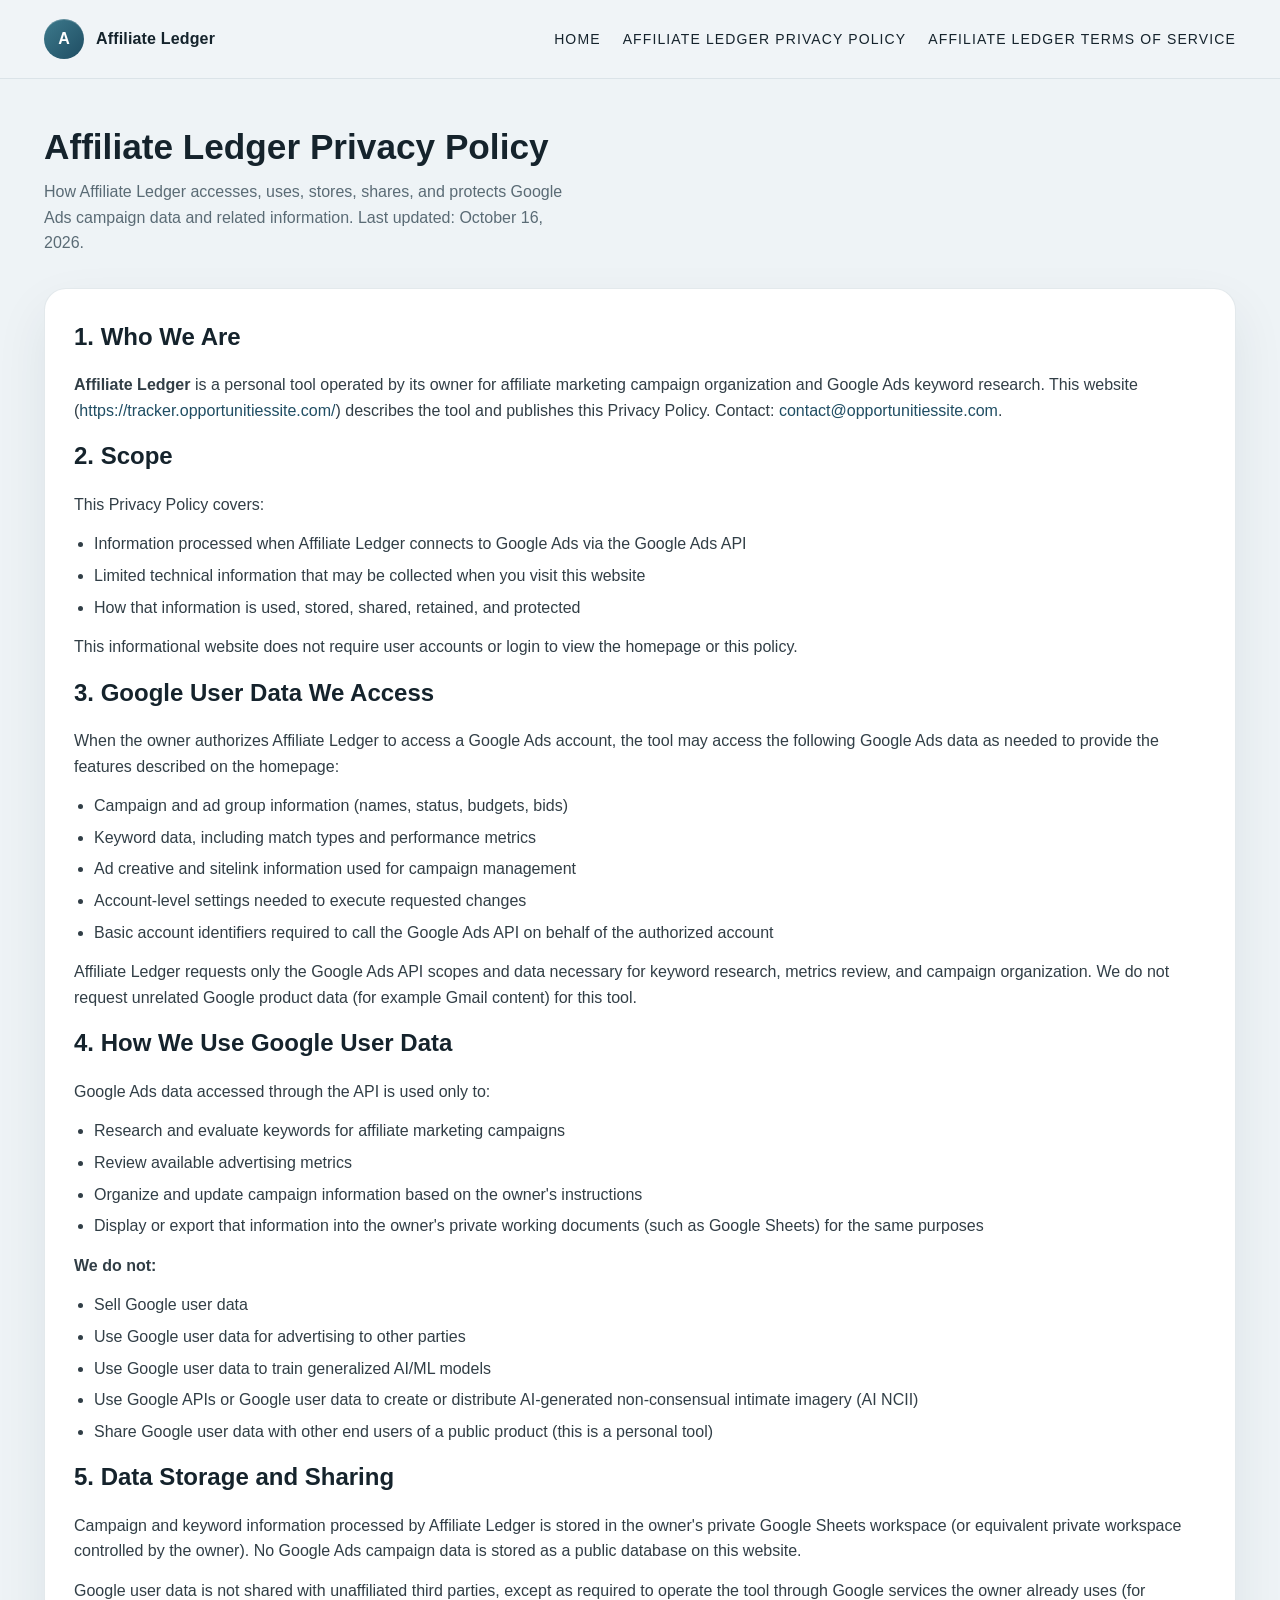
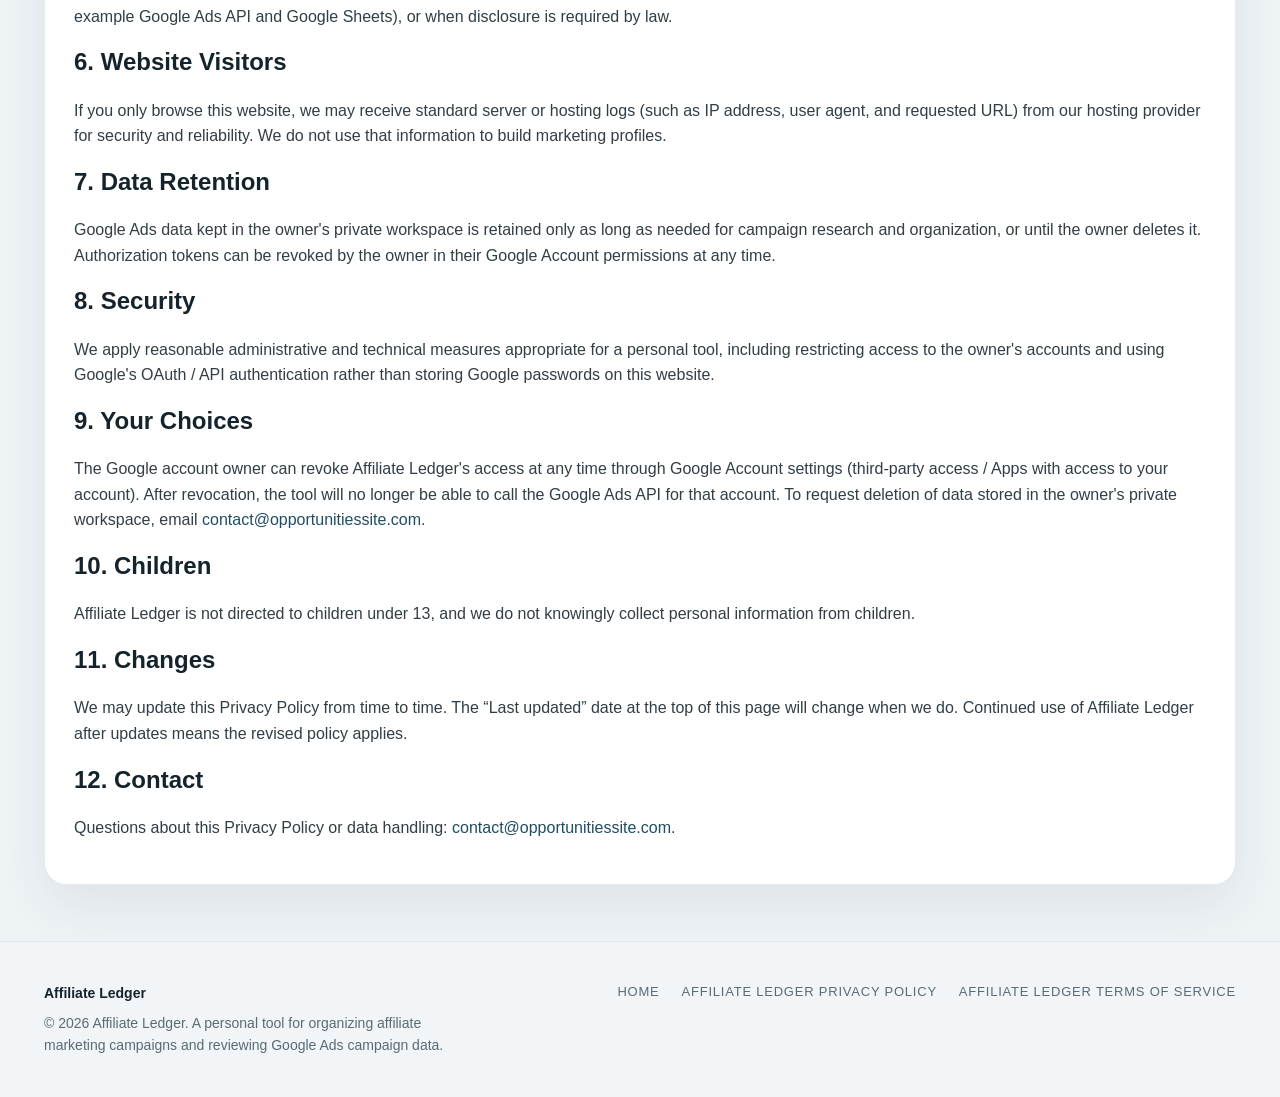
==== privacy/index.html @ 9f1bf5ba "Make homepage verification signals more explicit for Google crawlers." ====
<!DOCTYPE html>
<html lang="en">
  <head>
    <meta charset="utf-8" />
    <meta name="viewport" content="width=device-width, initial-scale=1" />
    <title>Affiliate Ledger Privacy Policy</title>
    <meta http-equiv="refresh" content="0; url=/guide/privacy-policy/" />
    <link rel="canonical" href="https://tracker.opportunitiessite.com/guide/privacy-policy/" />
    <script>
      location.replace("/guide/privacy-policy/");
    </script>
  </head>
  <body>
    <p>
      <a href="/guide/privacy-policy/">Continue to Affiliate Ledger Privacy Policy</a>
    </p>
  </body>
</html>
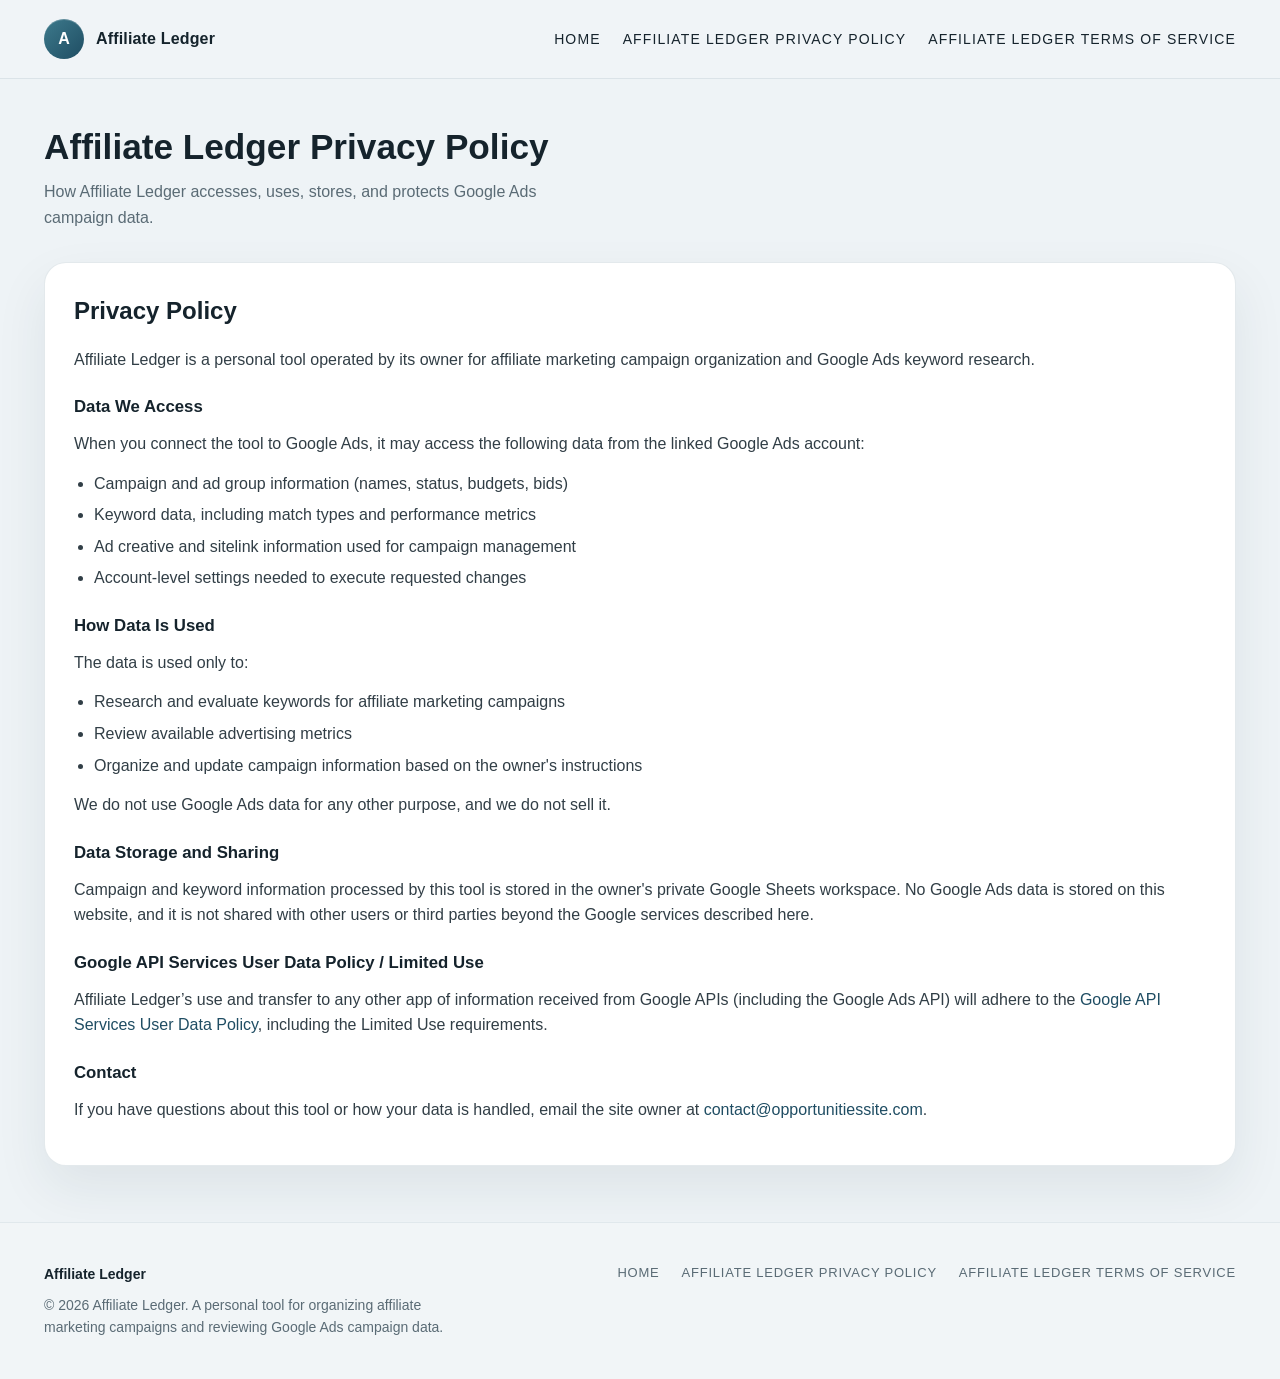
==== commit ad43d096: "Align site content with reference Affiliate Tracker structure." ====
--- a/privacy/index.html
+++ b/privacy/index.html
@@ -2,17 +2,11 @@
 <html lang="en">
   <head>
     <meta charset="utf-8" />
-    <meta name="viewport" content="width=device-width, initial-scale=1" />
-    <title>Affiliate Ledger Privacy Policy</title>
     <meta http-equiv="refresh" content="0; url=/guide/privacy-policy/" />
     <link rel="canonical" href="https://tracker.opportunitiessite.com/guide/privacy-policy/" />
-    <script>
-      location.replace("/guide/privacy-policy/");
-    </script>
+    <title>Affiliate Ledger Privacy Policy</title>
   </head>
   <body>
-    <p>
-      <a href="/guide/privacy-policy/">Continue to Affiliate Ledger Privacy Policy</a>
-    </p>
+    <p><a href="/guide/privacy-policy/">Affiliate Ledger Privacy Policy</a></p>
   </body>
 </html>
